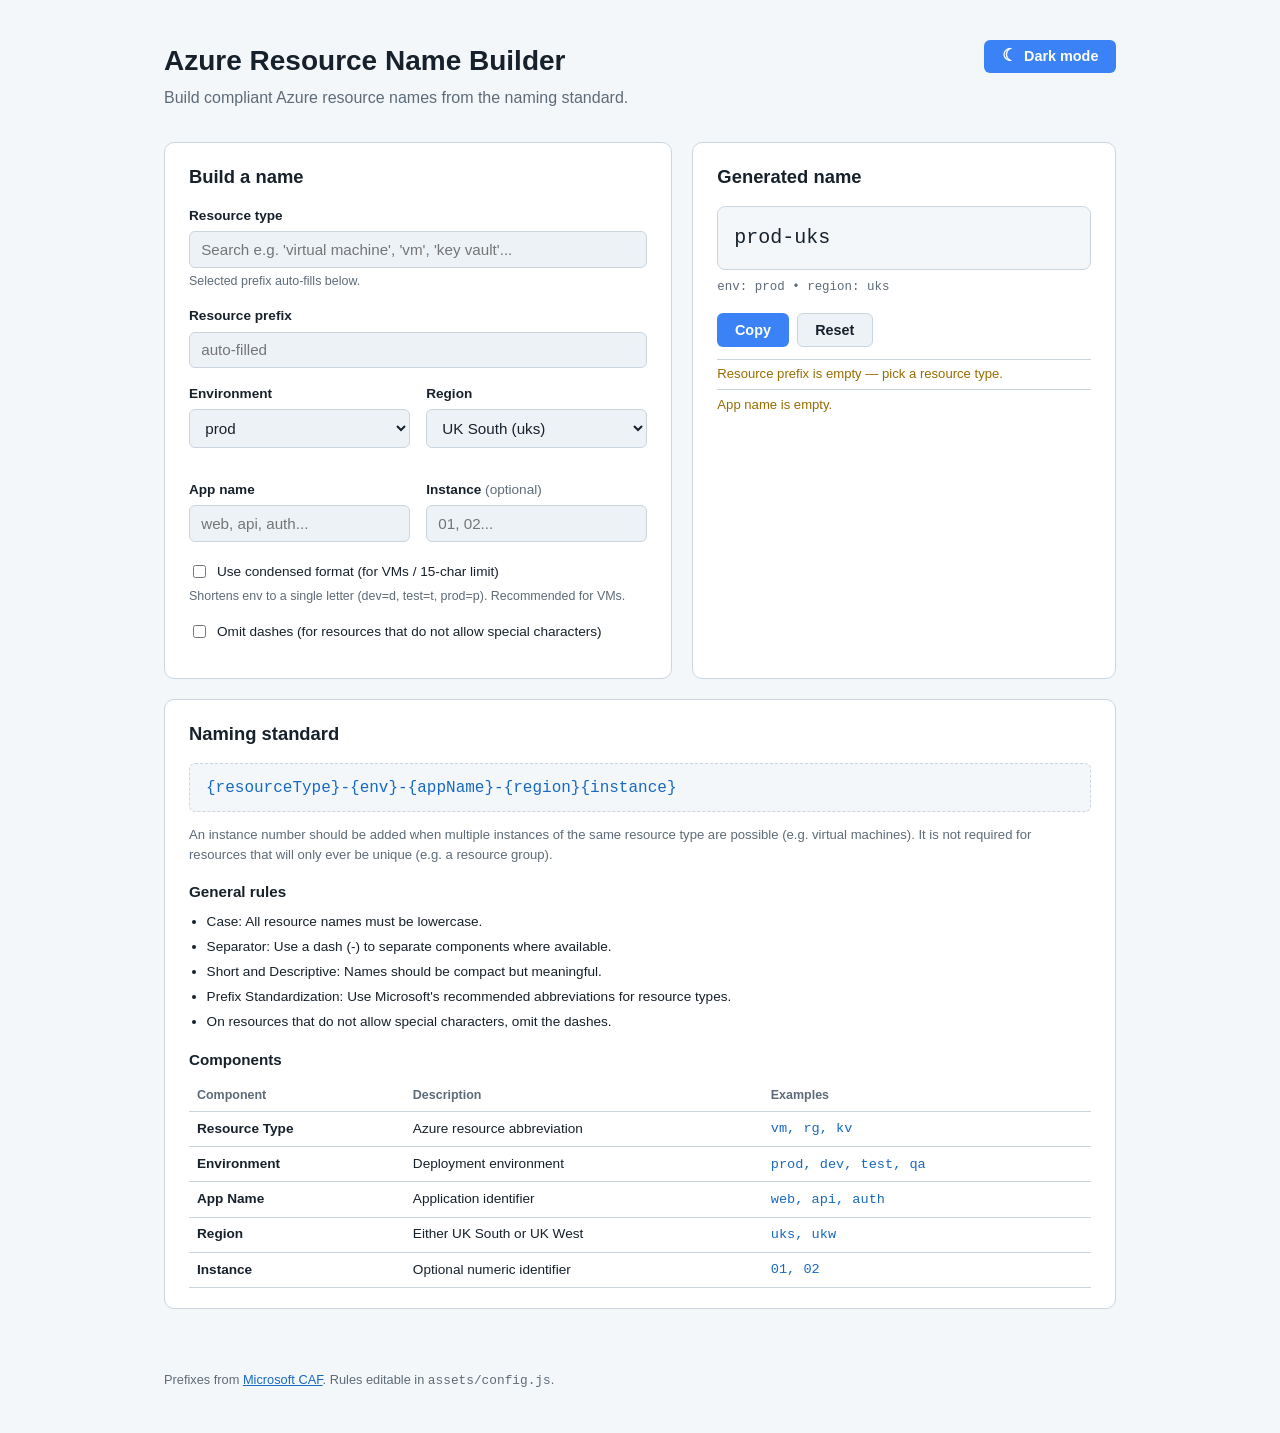
==== index.html @ 5bd10229 "Add browser-aware theme toggle" ====
<!DOCTYPE html>
<html lang="en">
<head>
  <meta charset="UTF-8" />
  <meta name="viewport" content="width=device-width, initial-scale=1.0" />
  <title>Azure Resource Name Builder</title>
  <link rel="stylesheet" href="assets/styles.css" />
</head>
<body>
  <header>
    <div class="header-row">
      <div>
        <h1>Azure Resource Name Builder</h1>
        <p class="subtitle">Build compliant Azure resource names from the naming standard.</p>
      </div>
      <button id="theme-toggle" class="theme-toggle" type="button" aria-pressed="false">
        <span class="theme-icon" aria-hidden="true">☾</span>
        <span class="theme-label">Dark mode</span>
      </button>
    </div>
  </header>

  <main>
    <!-- FORM ---------------------------------------------------------------- -->
    <section class="card form-card">
      <h2>Build a name</h2>

      <!-- Resource type search + autocomplete -->
      <div class="field">
        <label for="resource-search">Resource type</label>
        <div class="autocomplete" id="resource-autocomplete">
          <input
            id="resource-search"
            type="text"
            placeholder="Search e.g. 'virtual machine', 'vm', 'key vault'..."
            autocomplete="off"
          />
          <ul class="autocomplete-list" id="resource-list" hidden></ul>
        </div>
        <small class="hint">Selected prefix auto-fills below.</small>
      </div>

      <!-- Prefix (auto-filled, editable) -->
      <div class="field">
        <label for="prefix">Resource prefix</label>
        <input id="prefix" type="text" placeholder="auto-filled" />
        <small class="hint" id="prefix-source"></small>
      </div>

      <div class="grid">
        <!-- Environment -->
        <div class="field">
          <label for="env">Environment</label>
          <select id="env"></select>
        </div>

        <!-- Region -->
        <div class="field">
          <label for="region">Region</label>
          <select id="region"></select>
        </div>

        <!-- App name -->
        <div class="field">
          <label for="app-name">App name</label>
          <input id="app-name" type="text" placeholder="web, api, auth..." />
        </div>

        <!-- Instance -->
        <div class="field">
          <label for="instance">Instance <span class="opt">(optional)</span></label>
          <input id="instance" type="text" placeholder="01, 02..." />
          <small class="hint" id="instance-hint"></small>
        </div>
      </div>

      <div class="field">
        <label class="checkbox">
          <input type="checkbox" id="condensed" />
          Use condensed format (for VMs / 15-char limit)
        </label>
        <small class="hint">Shortens env to a single letter (dev=d, test=t, prod=p). Recommended for VMs.</small>
      </div>

      <div class="field">
        <label class="checkbox">
          <input type="checkbox" id="no-dashes" />
          Omit dashes (for resources that do not allow special characters)
        </label>
      </div>
    </section>

    <!-- PREVIEW ------------------------------------------------------------->
    <section class="card preview-card">
      <h2>Generated name</h2>
      <div class="preview" id="preview" aria-live="polite">—</div>
      <div class="preview-meta" id="preview-meta"></div>
      <div class="actions">
        <button id="copy-btn" type="button">Copy</button>
        <button id="reset-btn" type="button" class="secondary">Reset</button>
      </div>
      <ul class="warnings" id="warnings"></ul>
    </section>

    <!-- RULES --------------------------------------------------------------->
    <section class="card rules-card">
      <h2>Naming standard</h2>
      <div class="format-box">
        <code id="format-display"></code>
      </div>
      <p class="rule-note" id="instance-rule-note"></p>
      <h3>General rules</h3>
      <ul class="rule-list" id="general-rules"></ul>
      <h3>Components</h3>
      <table class="components-table">
        <thead>
          <tr><th>Component</th><th>Description</th><th>Examples</th></tr>
        </thead>
        <tbody id="components-body"></tbody>
      </table>
    </section>
  </main>

  <footer>
    <p>Prefixes from
      <a href="https://learn.microsoft.com/en-us/azure/cloud-adoption-framework/ready/azure-best-practices/resource-abbreviations" target="_blank" rel="noopener">Microsoft CAF</a>.
      Rules editable in <code>assets/config.js</code>.
    </p>
  </footer>

  <script src="assets/config.js"></script>
  <script src="assets/app.js"></script>
</body>
</html>
---- assets/styles.css ----
:root {
  --bg: #f4f7fa;
  --panel: #ffffff;
  --panel-2: #edf2f7;
  --border: #cbd5df;
  --text: #17212b;
  --muted: #5d6b78;
  --accent: #3b82f6;
  --accent-2: #1769c2;
  --ok: #087f5b;
  --warn: #986c00;
  --danger: #c0392b;
  --radius: 10px;
  --mono: ui-monospace, "SF Mono", "JetBrains Mono", Menlo, Consolas, monospace;
}

@media (prefers-color-scheme: dark) {
  :root {
    --bg: #0f1419;
    --panel: #1a2128;
    --panel-2: #222b34;
    --border: #2c3942;
    --text: #e6edf3;
    --muted: #8b97a3;
    --accent-2: #60a5fa;
    --ok: #34d399;
    --warn: #fbbf24;
    --danger: #f87171;
  }
}

:root[data-theme="light"] {
  --bg: #f4f7fa;
  --panel: #ffffff;
  --panel-2: #edf2f7;
  --border: #cbd5df;
  --text: #17212b;
  --muted: #5d6b78;
  --accent-2: #1769c2;
  --ok: #087f5b;
  --warn: #986c00;
  --danger: #c0392b;
}

:root[data-theme="dark"] {
  --bg: #0f1419;
  --panel: #1a2128;
  --panel-2: #222b34;
  --border: #2c3942;
  --text: #e6edf3;
  --muted: #8b97a3;
  --accent-2: #60a5fa;
  --ok: #34d399;
  --warn: #fbbf24;
  --danger: #f87171;
}

* { box-sizing: border-box; }

body {
  margin: 0;
  font-family: -apple-system, BlinkMacSystemFont, "Segoe UI", Roboto, Helvetica, Arial, sans-serif;
  background: var(--bg);
  color: var(--text);
  line-height: 1.5;
}

header {
  max-width: 1000px;
  margin: 0 auto;
  padding: 2.5rem 1.5rem 1rem;
}

.header-row { display: flex; align-items: flex-start; justify-content: space-between; gap: 1rem; }

h1 { margin: 0 0 0.25rem; font-size: 1.75rem; }
.subtitle { color: var(--muted); margin: 0; }

.theme-toggle { flex: 0 0 auto; display: inline-flex; align-items: center; gap: 0.45rem; }
.theme-icon { font-size: 1.05rem; line-height: 1; }

main {
  max-width: 1000px;
  margin: 0 auto;
  padding: 1rem 1.5rem 2rem;
  display: grid;
  grid-template-columns: 1.2fr 1fr;
  gap: 1.25rem;
}

.card {
  background: var(--panel);
  border: 1px solid var(--border);
  border-radius: var(--radius);
  padding: 1.25rem 1.5rem;
}

h2 { margin-top: 0; font-size: 1.15rem; }
h3 { font-size: 0.95rem; margin-bottom: 0.5rem; }

.preview-card, .rules-card { grid-column: span 1; }
.rules-card { grid-column: span 2; }

/* Fields */
.field { margin-bottom: 1rem; }
label { display: block; font-weight: 600; font-size: 0.85rem; margin-bottom: 0.3rem; }
label .opt { font-weight: 400; color: var(--muted); }

input[type="text"], select {
  width: 100%;
  padding: 0.55rem 0.7rem;
  background: var(--panel-2);
  border: 1px solid var(--border);
  border-radius: 6px;
  color: var(--text);
  font-size: 0.95rem;
  font-family: inherit;
}
input:focus, select:focus {
  outline: none;
  border-color: var(--accent);
  box-shadow: 0 0 0 3px rgba(59,130,246,0.2);
}
input:disabled { opacity: 0.5; }

.grid {
  display: grid;
  grid-template-columns: 1fr 1fr;
  gap: 1rem;
}

.hint { display: block; color: var(--muted); font-size: 0.78rem; margin-top: 0.25rem; }

.checkbox { display: flex; align-items: center; gap: 0.5rem; font-weight: 400; }
.checkbox input { width: auto; }

/* Autocomplete */
.autocomplete { position: relative; }
.autocomplete-list {
  position: absolute;
  z-index: 20;
  top: calc(100% + 2px);
  left: 0;
  right: 0;
  max-height: 320px;
  overflow-y: auto;
  list-style: none;
  margin: 0;
  padding: 0;
  background: var(--panel-2);
  border: 1px solid var(--border);
  border-radius: 6px;
  box-shadow: 0 8px 24px rgba(0,0,0,0.4);
}
.autocomplete-list li { padding: 0.45rem 0.7rem; cursor: pointer; }
.autocomplete-list li.item { display: flex; justify-content: space-between; gap: 1rem; }
.autocomplete-list li.item:hover { background: rgba(59,130,246,0.15); }
.autocomplete-list li.group-header {
  font-size: 0.72rem;
  text-transform: uppercase;
  letter-spacing: 0.05em;
  color: var(--muted);
  background: var(--panel);
  cursor: default;
  padding-top: 0.5rem;
  padding-bottom: 0.3rem;
}
.autocomplete-list li.empty { color: var(--muted); cursor: default; }
.item-name { font-size: 0.9rem; }
.item-abbr { font-family: var(--mono); color: var(--accent-2); font-size: 0.85rem; }

/* Preview */
.preview {
  font-family: var(--mono);
  font-size: 1.25rem;
  background: var(--bg);
  border: 1px solid var(--border);
  border-radius: 8px;
  padding: 1rem;
  word-break: break-all;
  min-height: 3rem;
}
.preview-meta { color: var(--muted); font-size: 0.78rem; margin-top: 0.5rem; font-family: var(--mono); }

.actions { margin-top: 1rem; display: flex; gap: 0.5rem; }
button {
  padding: 0.5rem 1.1rem;
  border: none;
  border-radius: 6px;
  background: var(--accent);
  color: white;
  font-weight: 600;
  cursor: pointer;
  font-size: 0.9rem;
}
button:hover { filter: brightness(1.1); }
button.secondary { background: var(--panel-2); border: 1px solid var(--border); color: var(--text); }

@media (max-width: 520px) {
  .header-row { align-items: stretch; flex-direction: column; }
  .theme-toggle { align-self: flex-start; }
}

.warnings { list-style: none; padding: 0; margin: 0.75rem 0 0; }
.warnings li {
  font-size: 0.82rem;
  padding: 0.3rem 0;
  color: var(--warn);
  border-top: 1px solid var(--border);
}
.warnings li.ok { color: var(--ok); }

/* Rules */
.format-box {
  background: var(--bg);
  border: 1px dashed var(--border);
  border-radius: 6px;
  padding: 0.7rem 1rem;
  margin-bottom: 0.75rem;
}
.format-box code { font-family: var(--mono); color: var(--accent-2); }
.rule-note { color: var(--muted); font-size: 0.82rem; margin-bottom: 1rem; }
.rule-list { margin: 0 0 1rem; padding-left: 1.1rem; }
.rule-list li { font-size: 0.85rem; margin-bottom: 0.3rem; }

.components-table { width: 100%; border-collapse: collapse; font-size: 0.85rem; }
.components-table th, .components-table td {
  text-align: left;
  padding: 0.4rem 0.5rem;
  border-bottom: 1px solid var(--border);
}
.components-table th { color: var(--muted); font-weight: 600; font-size: 0.78rem; }
.components-table code { font-family: var(--mono); color: var(--accent-2); }

footer {
  max-width: 1000px;
  margin: 0 auto;
  padding: 1rem 1.5rem 2rem;
  color: var(--muted);
  font-size: 0.8rem;
}
footer a { color: var(--accent-2); }
footer code { font-family: var(--mono); }

@media (max-width: 760px) {
  main { grid-template-columns: 1fr; }
  .preview-card, .rules-card { grid-column: span 1; }
  .grid { grid-template-columns: 1fr; }
}
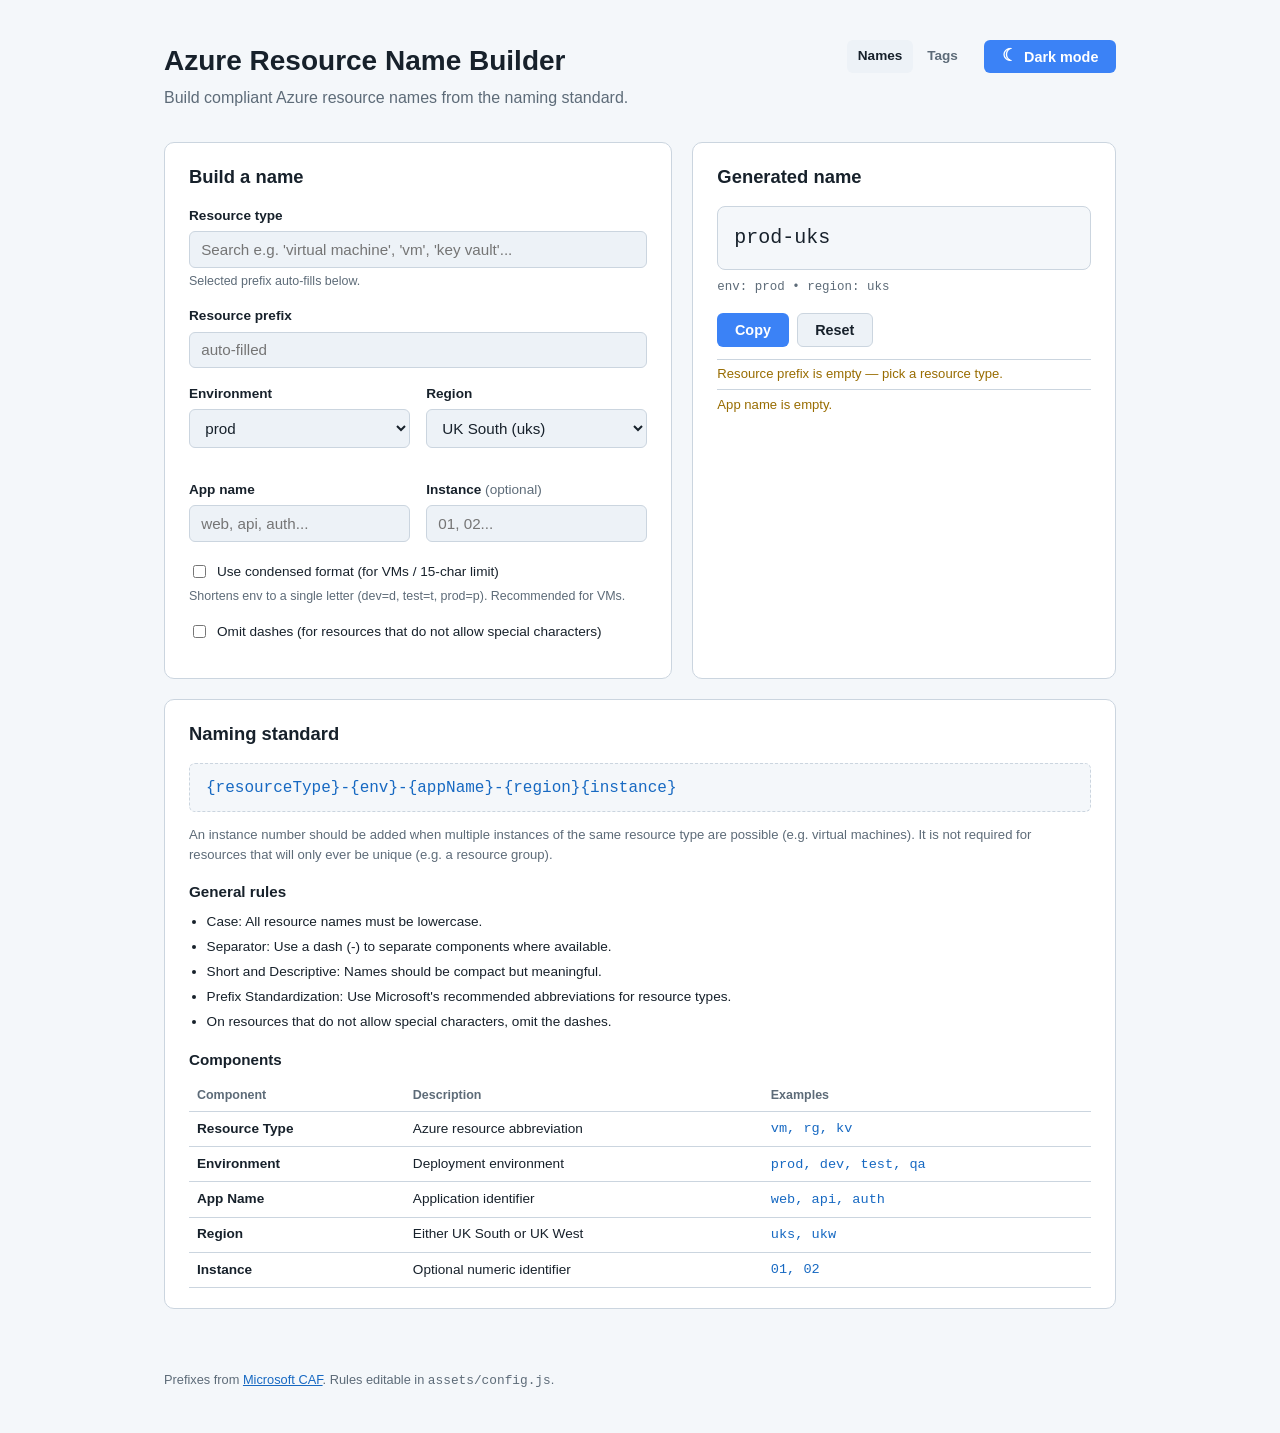
==== commit c89934d8: "Add Azure resource tag builder" ====
--- a/index.html
+++ b/index.html
@@ -13,10 +13,16 @@
         <h1>Azure Resource Name Builder</h1>
         <p class="subtitle">Build compliant Azure resource names from the naming standard.</p>
       </div>
-      <button id="theme-toggle" class="theme-toggle" type="button" aria-pressed="false">
-        <span class="theme-icon" aria-hidden="true">☾</span>
-        <span class="theme-label">Dark mode</span>
-      </button>
+      <div class="header-actions">
+        <nav class="page-nav" aria-label="Primary navigation">
+          <a class="active" href="index.html" aria-current="page">Names</a>
+          <a href="tagging.html">Tags</a>
+        </nav>
+        <button id="theme-toggle" class="theme-toggle" type="button" aria-pressed="false">
+          <span class="theme-icon" aria-hidden="true">☾</span>
+          <span class="theme-label">Dark mode</span>
+        </button>
+      </div>
     </div>
   </header>
 
--- a/assets/styles.css
+++ b/assets/styles.css
@@ -72,6 +72,10 @@
 }
 
 .header-row { display: flex; align-items: flex-start; justify-content: space-between; gap: 1rem; }
+.header-actions { display: flex; align-items: center; gap: 1rem; flex-wrap: wrap; justify-content: flex-end; }
+.page-nav { display: flex; gap: 0.25rem; }
+.page-nav a { color: var(--muted); text-decoration: none; font-size: 0.85rem; font-weight: 600; padding: 0.4rem 0.65rem; border-radius: 6px; }
+.page-nav a:hover, .page-nav a.active { color: var(--text); background: var(--panel-2); }
 
 h1 { margin: 0 0 0.25rem; font-size: 1.75rem; }
 .subtitle { color: var(--muted); margin: 0; }
@@ -196,9 +200,33 @@
 button:hover { filter: brightness(1.1); }
 button.secondary { background: var(--panel-2); border: 1px solid var(--border); color: var(--text); }
 
+/* Tag builder */
+.tagging-main { grid-template-columns: 1.2fr 0.8fr; }
+.tag-form-card, .tag-output-card { align-self: start; }
+.tag-rules-card { grid-column: span 2; }
+.section-heading { display: flex; align-items: flex-start; justify-content: space-between; gap: 1rem; }
+.section-heading .rule-note { margin-top: 0; }
+.tag-count { flex: 0 0 auto; color: var(--accent-2); font-family: var(--mono); font-size: 0.78rem; padding-top: 0.25rem; }
+.tag-fields { display: grid; gap: 0.6rem; }
+.tag-field { border: 1px solid var(--border); border-radius: 8px; padding: 0.75rem; }
+.tag-checkbox { display: flex; align-items: flex-start; gap: 0.65rem; margin: 0; cursor: pointer; }
+.tag-checkbox input { flex: 0 0 auto; margin-top: 0.25rem; }
+.tag-checkbox span { display: grid; gap: 0.15rem; }
+.tag-checkbox small { color: var(--muted); font-size: 0.78rem; font-weight: 400; }
+.tag-control { margin: 0.65rem 0 0 1.45rem; }
+.tag-control input, .tag-control select { margin: 0; }
+.json-preview { min-height: 14rem; margin: 0; padding: 1rem; overflow-x: auto; background: var(--bg); border: 1px solid var(--border); border-radius: 8px; color: var(--accent-2); font-family: var(--mono); font-size: 0.82rem; line-height: 1.6; white-space: pre; }
+.copy-status { min-height: 1.2rem; color: var(--ok); font-size: 0.8rem; margin: 0.6rem 0 0; }
+
 @media (max-width: 520px) {
   .header-row { align-items: stretch; flex-direction: column; }
+  .header-actions { align-items: flex-start; justify-content: flex-start; flex-direction: column; }
   .theme-toggle { align-self: flex-start; }
+}
+
+@media (max-width: 760px) {
+  .tagging-main { grid-template-columns: 1fr; }
+  .tag-rules-card { grid-column: span 1; }
 }
 
 .warnings { list-style: none; padding: 0; margin: 0.75rem 0 0; }
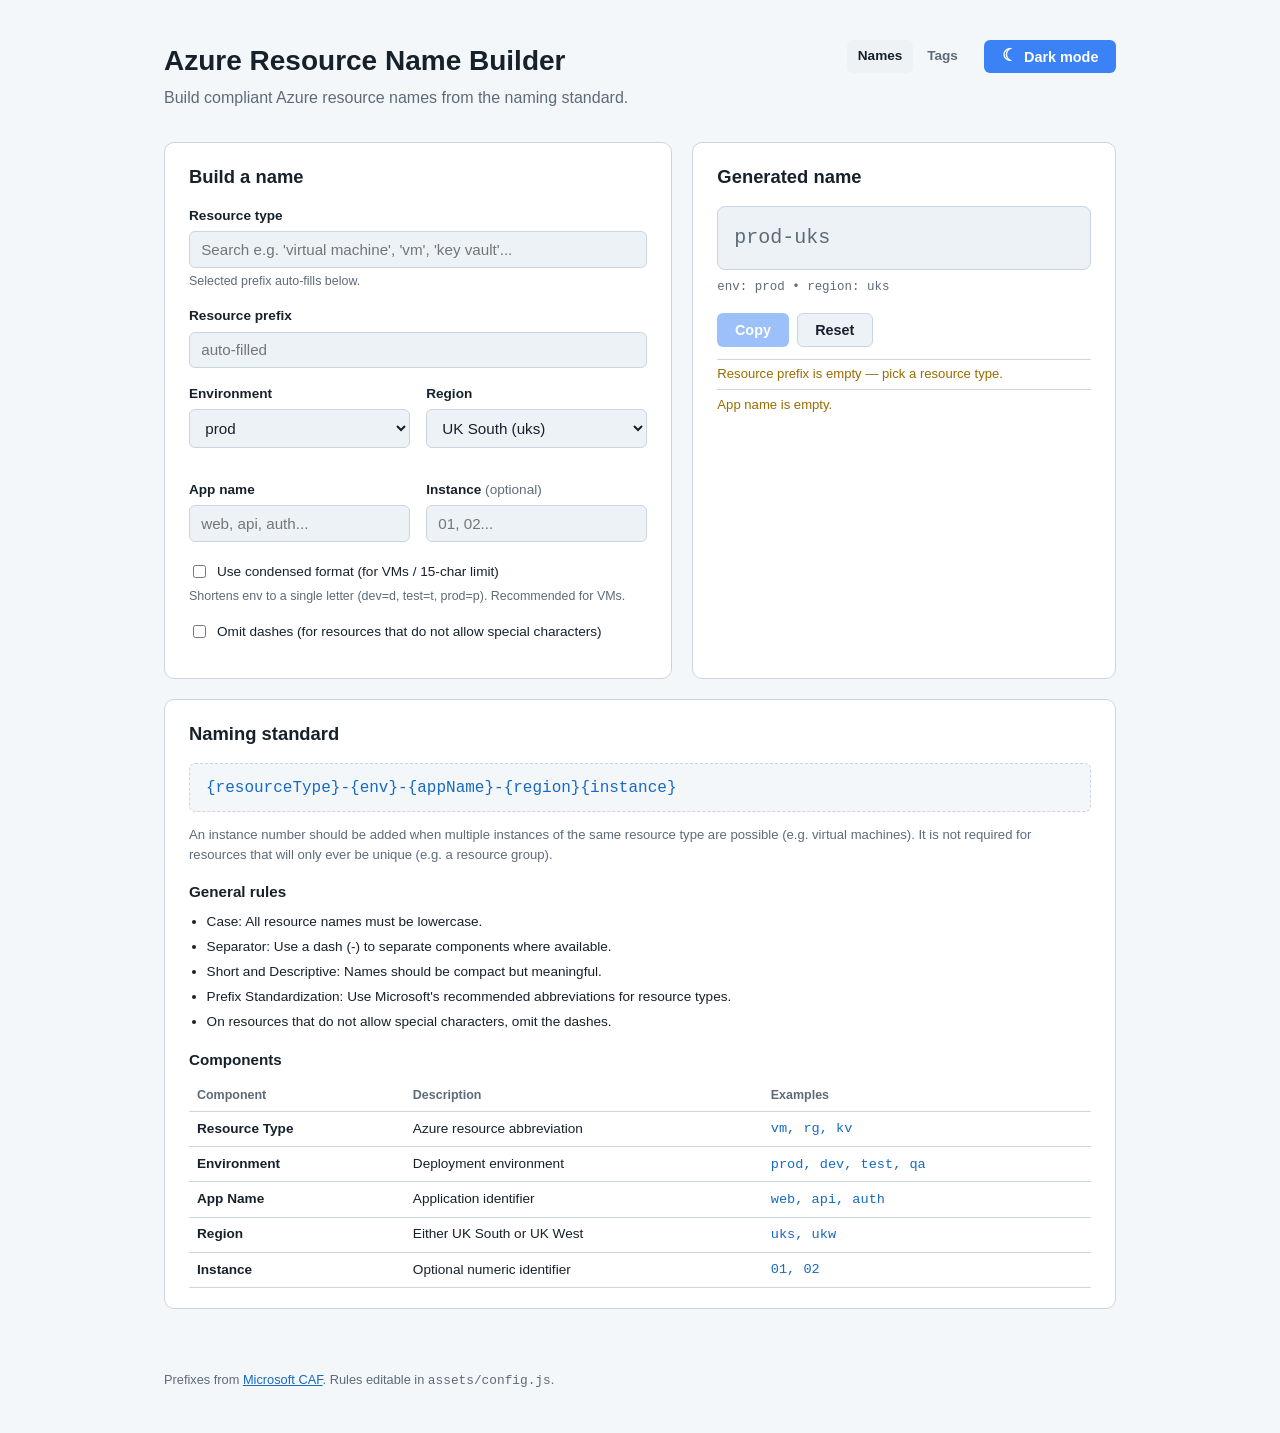
==== commit 7a3c66ff: "Add site favicon" ====
--- a/index.html
+++ b/index.html
@@ -4,6 +4,7 @@
   <meta charset="UTF-8" />
   <meta name="viewport" content="width=device-width, initial-scale=1.0" />
   <title>Azure Resource Name Builder</title>
+  <link rel="icon" href="assets/favicon.svg" type="image/svg+xml" />
   <link rel="stylesheet" href="assets/styles.css" />
 </head>
 <body>
--- a/assets/styles.css
+++ b/assets/styles.css
@@ -126,6 +126,7 @@
   box-shadow: 0 0 0 3px rgba(59,130,246,0.2);
 }
 input:disabled { opacity: 0.5; }
+button:disabled { opacity: 0.5; cursor: not-allowed; }
 
 .grid {
   display: grid;
@@ -183,6 +184,12 @@
   padding: 1rem;
   word-break: break-all;
   min-height: 3rem;
+}
+.preview.invalid {
+  background: var(--panel-2);
+  color: var(--muted);
+  cursor: not-allowed;
+  user-select: none;
 }
 .preview-meta { color: var(--muted); font-size: 0.78rem; margin-top: 0.5rem; font-family: var(--mono); }
 
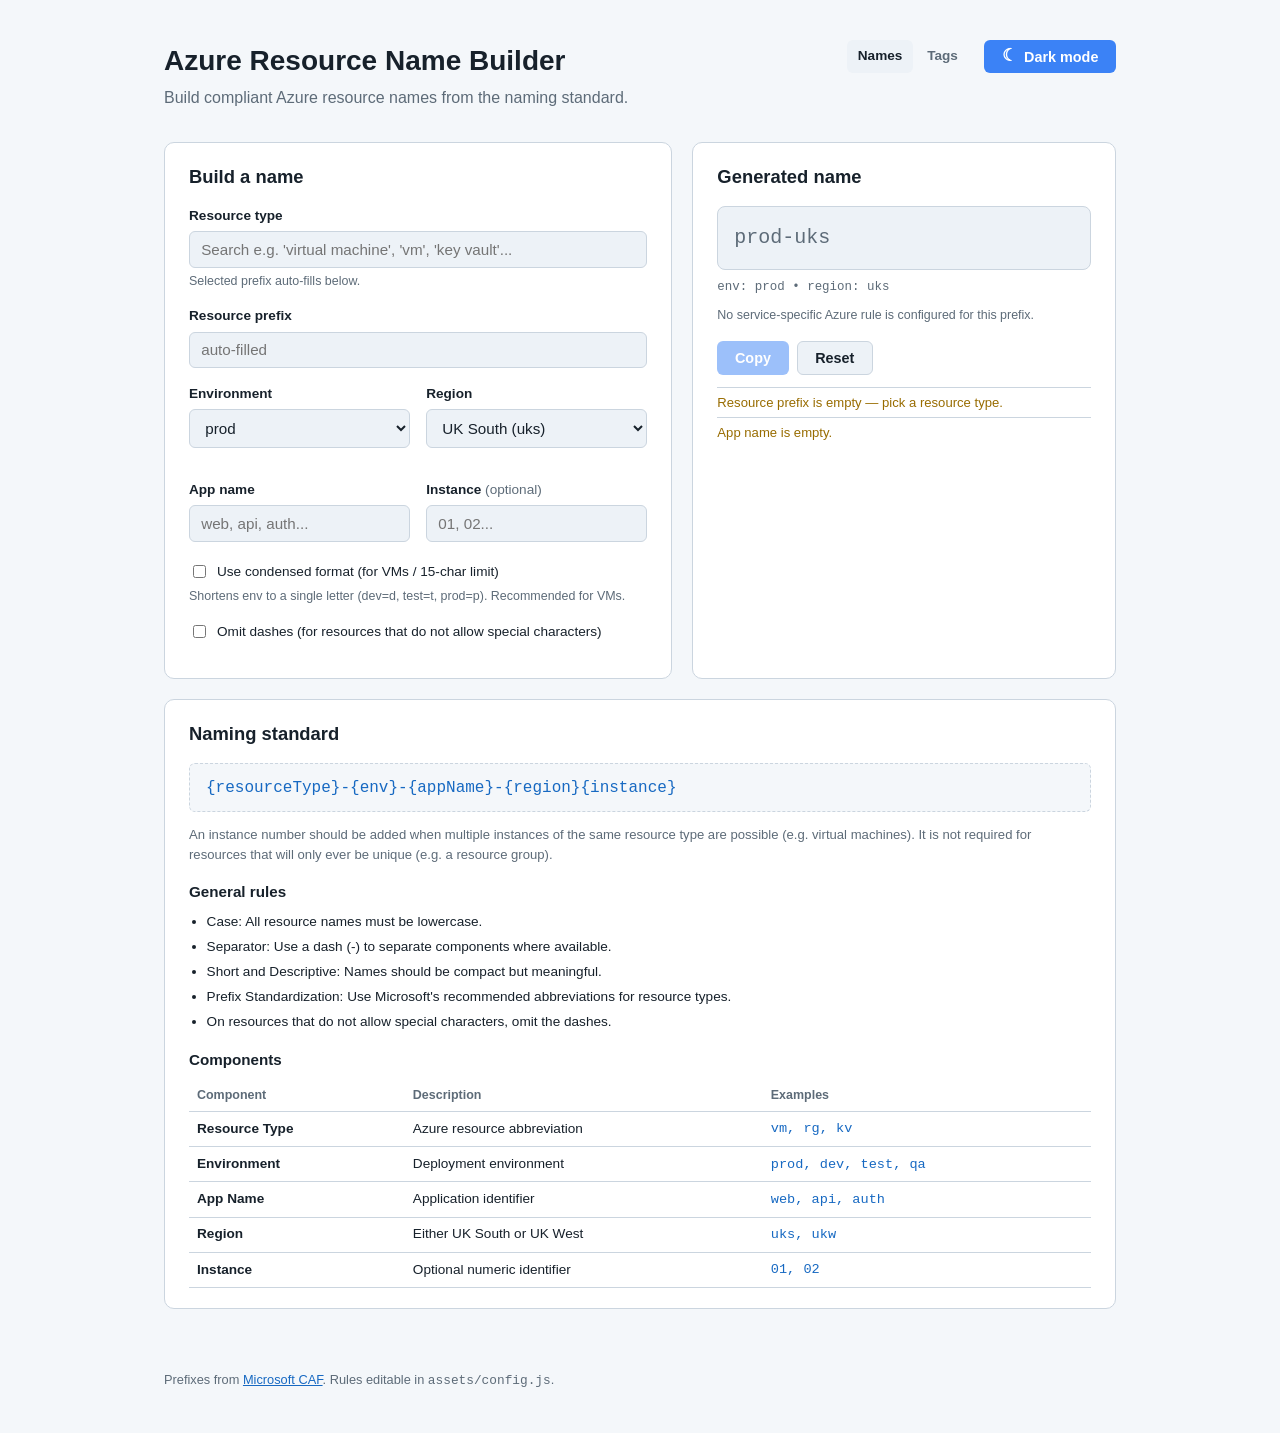
==== commit 06a9ee36: "Add Azure resource naming validation" ====
--- a/index.html
+++ b/index.html
@@ -102,6 +102,7 @@
       <h2>Generated name</h2>
       <div class="preview" id="preview" aria-live="polite">—</div>
       <div class="preview-meta" id="preview-meta"></div>
+      <p class="azure-rule-note" id="azure-rule-note"></p>
       <div class="actions">
         <button id="copy-btn" type="button">Copy</button>
         <button id="reset-btn" type="button" class="secondary">Reset</button>
--- a/assets/styles.css
+++ b/assets/styles.css
@@ -244,6 +244,8 @@
   border-top: 1px solid var(--border);
 }
 .warnings li.ok { color: var(--ok); }
+.warnings li.corrected { color: var(--accent-2); }
+.azure-rule-note { color: var(--muted); font-size: 0.78rem; margin: 0.6rem 0 0; }
 
 /* Rules */
 .format-box {
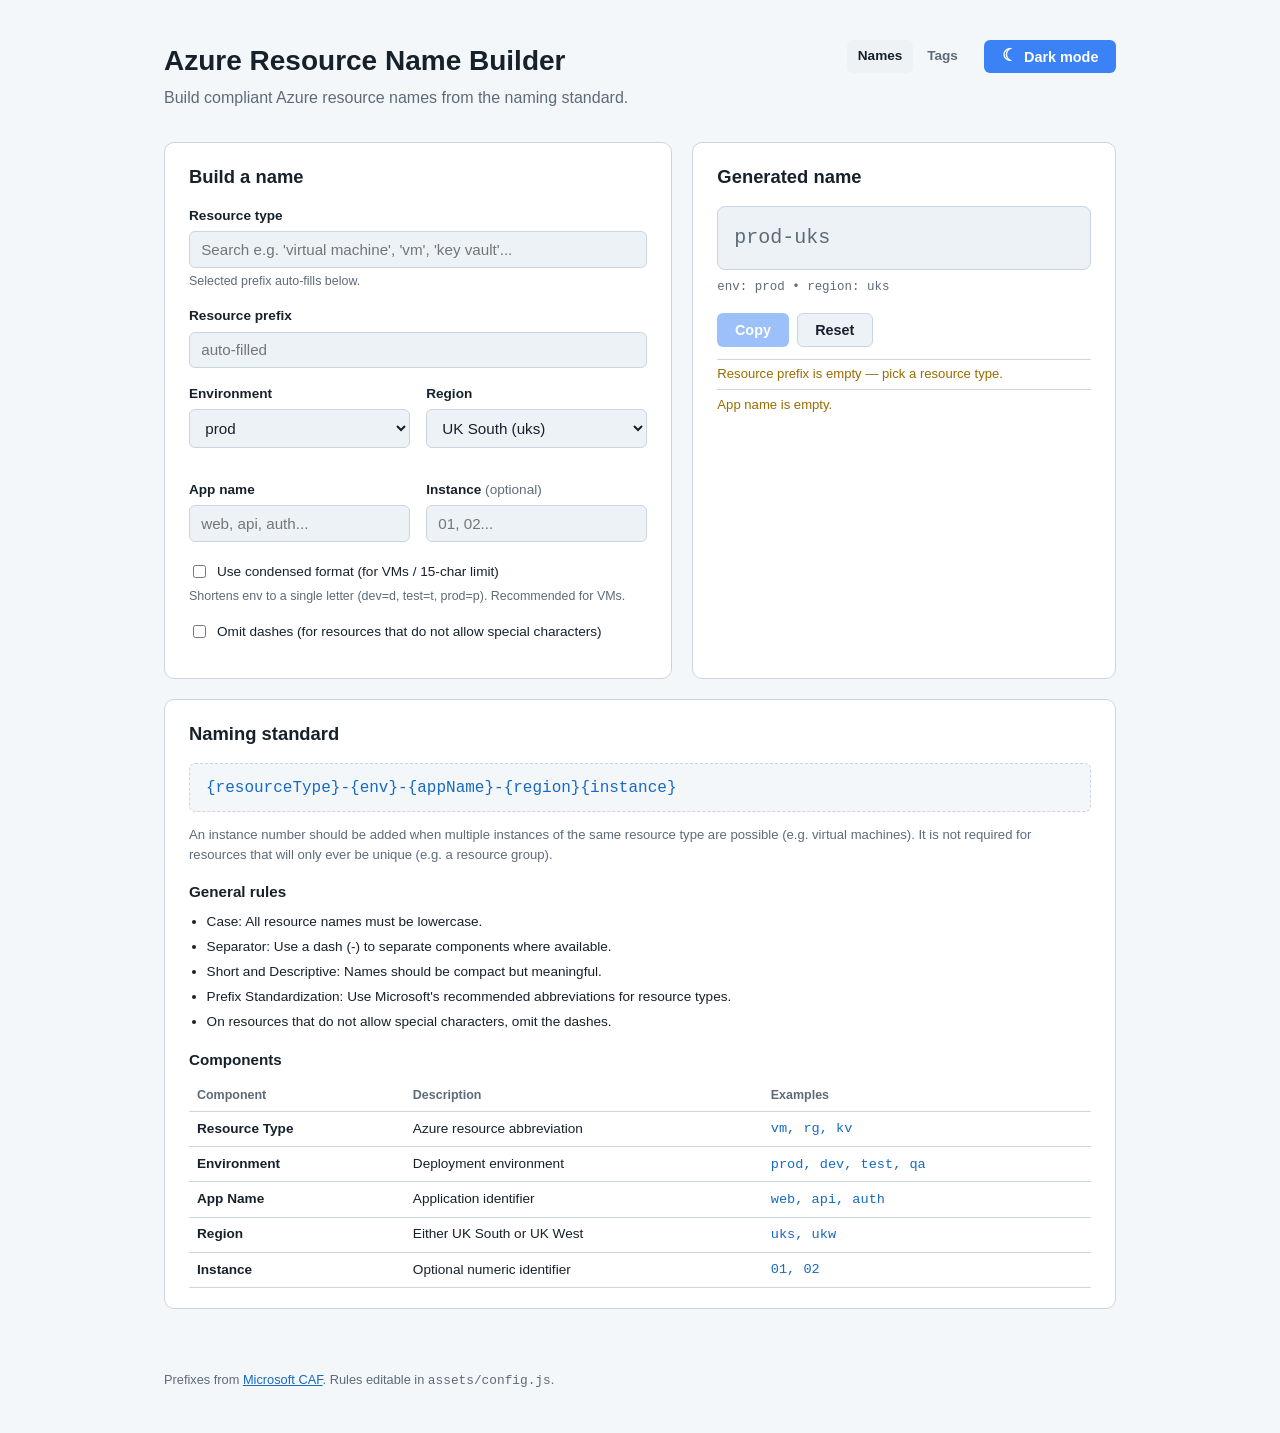
==== commit 7f0a5812: "Prevent truncating over-limit resource names" ====
--- a/index.html
+++ b/index.html
@@ -108,6 +108,12 @@
         <button id="reset-btn" type="button" class="secondary">Reset</button>
       </div>
       <ul class="warnings" id="warnings"></ul>
+      <section class="suggestions" id="suggestions" hidden aria-labelledby="suggestions-heading">
+        <div class="suggestions-heading">
+          <h3 id="suggestions-heading">Related resources</h3>
+        </div>
+        <div class="suggestion-list" id="suggestion-list"></div>
+      </section>
     </section>
 
     <!-- RULES --------------------------------------------------------------->
--- a/assets/styles.css
+++ b/assets/styles.css
@@ -246,6 +246,13 @@
 .warnings li.ok { color: var(--ok); }
 .warnings li.corrected { color: var(--accent-2); }
 .azure-rule-note { color: var(--muted); font-size: 0.78rem; margin: 0.6rem 0 0; }
+.suggestions { margin-top: 1rem; padding-top: 0.85rem; border-top: 1px solid var(--border); }
+.suggestions-heading { display: flex; align-items: baseline; justify-content: space-between; gap: 0.75rem; }
+.suggestions-heading h3 { margin: 0; }
+.suggestion-list { display: flex; flex-wrap: wrap; gap: 0.5rem; margin-top: 0.6rem; }
+.suggestion { display: inline-flex; align-items: center; gap: 0.55rem; padding: 0.45rem 0.65rem; background: var(--panel-2); border: 1px solid var(--border); color: var(--text); }
+.suggestion code { color: var(--accent-2); font-family: var(--mono); font-size: 0.78rem; }
+.suggestion:hover { border-color: var(--accent); filter: none; }
 
 /* Rules */
 .format-box {
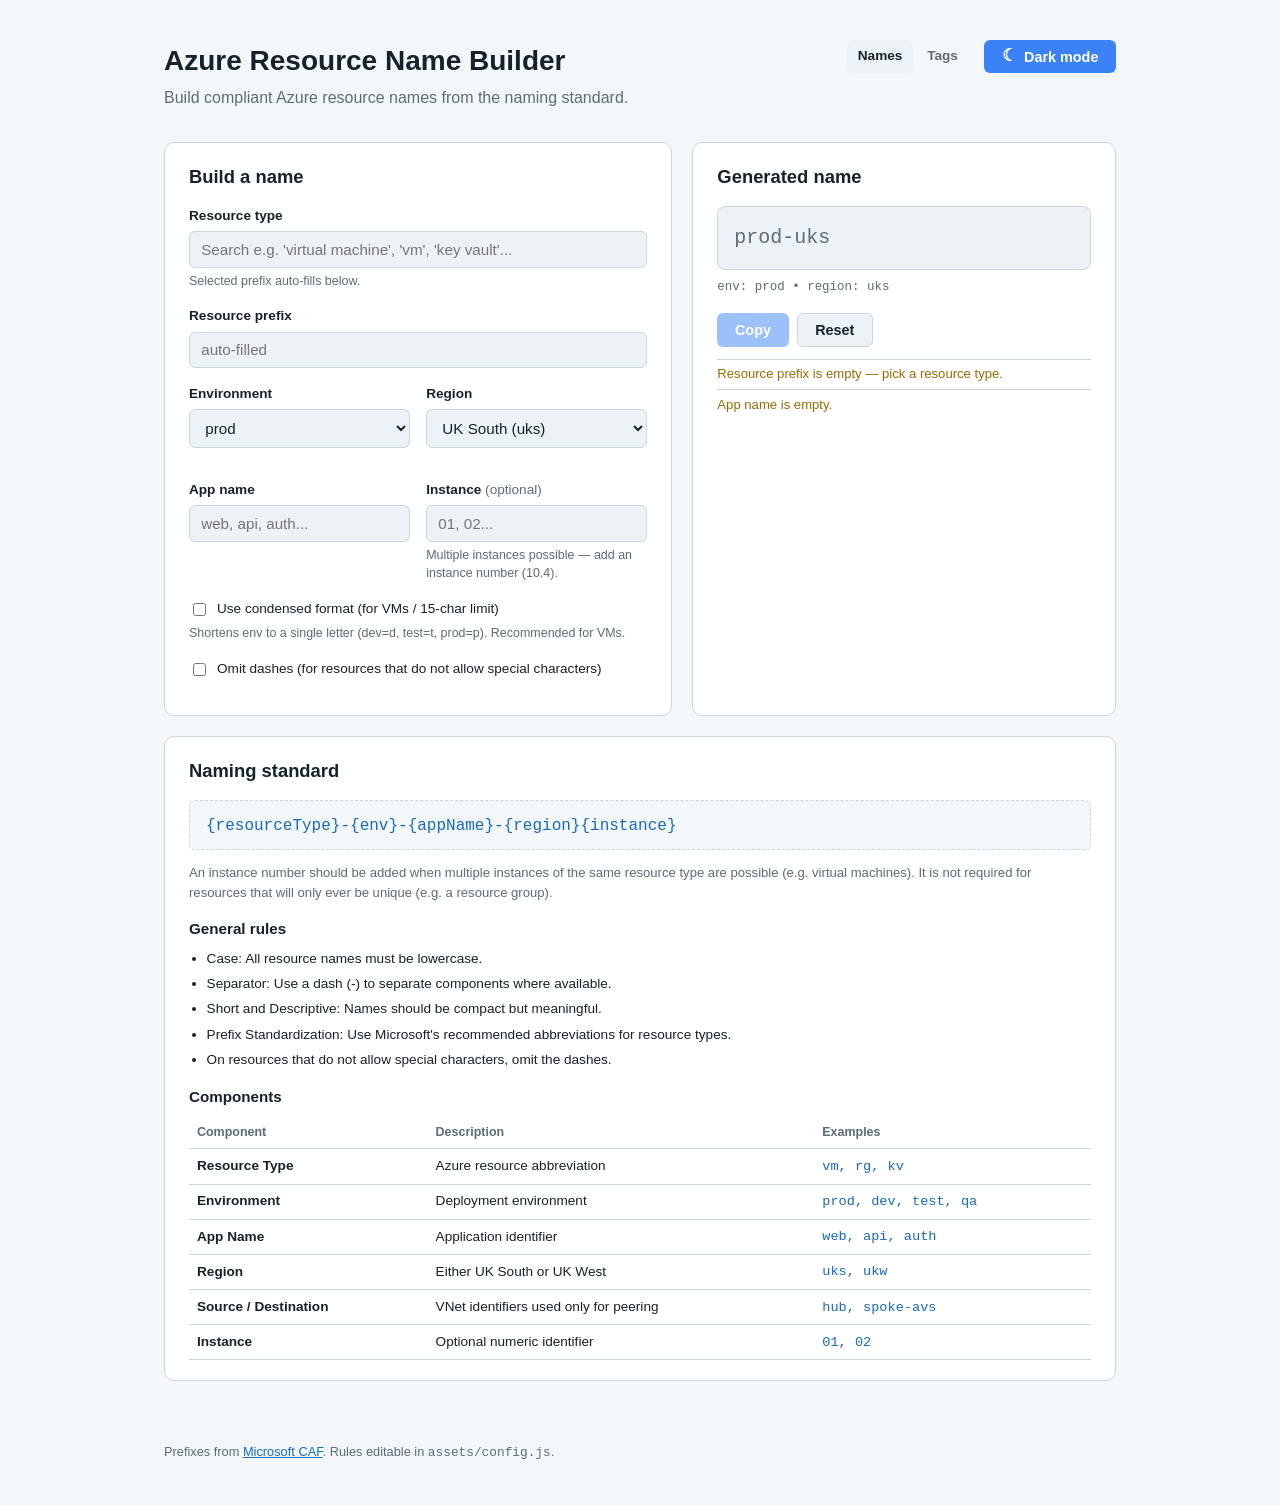
==== commit 1714e9e4: "Add subscription and VNet peering naming formats" ====
--- a/index.html
+++ b/index.html
@@ -62,26 +62,36 @@
         </div>
 
         <!-- Region -->
-        <div class="field">
+        <div class="field" id="region-field">
           <label for="region">Region</label>
           <select id="region"></select>
         </div>
 
         <!-- App name -->
-        <div class="field">
-          <label for="app-name">App name</label>
+        <div class="field" id="app-name-field">
+          <label for="app-name" id="app-name-label">App name</label>
           <input id="app-name" type="text" placeholder="web, api, auth..." />
         </div>
 
         <!-- Instance -->
-        <div class="field">
+        <div class="field" id="instance-field">
           <label for="instance">Instance <span class="opt">(optional)</span></label>
           <input id="instance" type="text" placeholder="01, 02..." />
           <small class="hint" id="instance-hint"></small>
         </div>
+        <div class="field" id="source-field" hidden>
+          <label for="source">Source VNet</label>
+          <input id="source" type="text" placeholder="hub" aria-describedby="source-hint" disabled />
+          <small class="hint" id="source-hint">Source VNet name or identifier, e.g. hub.</small>
+        </div>
+        <div class="field" id="destination-field" hidden>
+          <label for="destination">Destination VNet</label>
+          <input id="destination" type="text" placeholder="spoke-avs" aria-describedby="destination-hint" disabled />
+          <small class="hint" id="destination-hint">Destination VNet name or identifier, e.g. spoke-avs.</small>
+        </div>
       </div>
 
-      <div class="field">
+      <div class="field" id="condensed-field">
         <label class="checkbox">
           <input type="checkbox" id="condensed" />
           Use condensed format (for VMs / 15-char limit)
@@ -89,7 +99,7 @@
         <small class="hint">Shortens env to a single letter (dev=d, test=t, prod=p). Recommended for VMs.</small>
       </div>
 
-      <div class="field">
+      <div class="field" id="no-dashes-field">
         <label class="checkbox">
           <input type="checkbox" id="no-dashes" />
           Omit dashes (for resources that do not allow special characters)
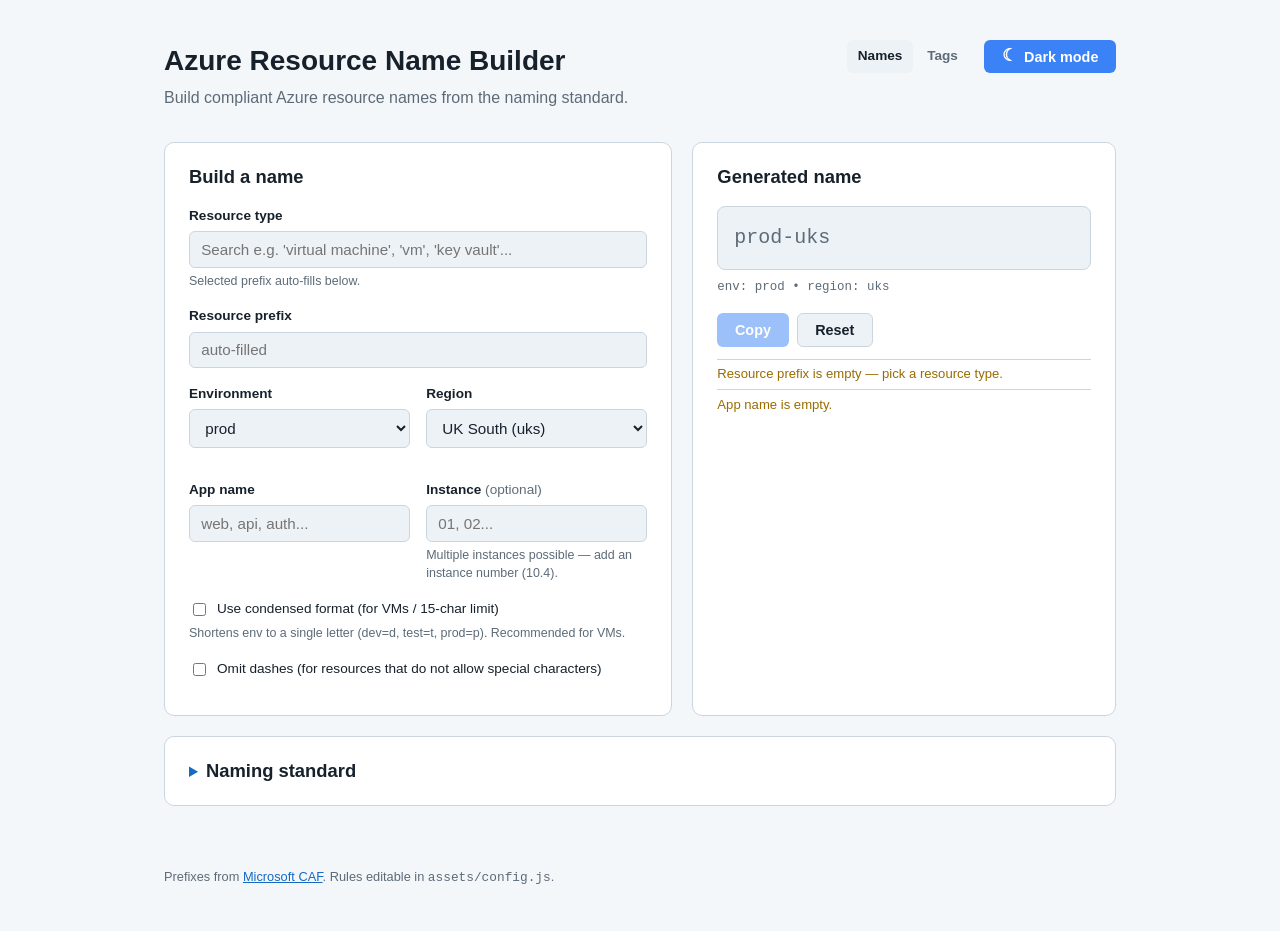
==== commit e538a3a5: "Collapse naming standard behind an expandable heading" ====
--- a/index.html
+++ b/index.html
@@ -127,8 +127,8 @@
     </section>
 
     <!-- RULES --------------------------------------------------------------->
-    <section class="card rules-card">
-      <h2>Naming standard</h2>
+    <details class="card rules-card naming-standard">
+      <summary><h2>Naming standard</h2></summary>
       <div class="format-box">
         <code id="format-display"></code>
       </div>
@@ -142,7 +142,7 @@
         </thead>
         <tbody id="components-body"></tbody>
       </table>
-    </section>
+    </details>
   </main>
 
   <footer>
--- a/assets/styles.css
+++ b/assets/styles.css
@@ -255,6 +255,11 @@
 .suggestion:hover { border-color: var(--accent); filter: none; }
 
 /* Rules */
+.naming-standard > summary { cursor: pointer; }
+.naming-standard > summary h2 { display: inline; margin: 0; }
+.naming-standard > summary::marker { color: var(--accent-2); }
+.naming-standard > summary:focus-visible { outline: 2px solid var(--accent); outline-offset: 6px; border-radius: 2px; }
+.naming-standard[open] > summary { margin-bottom: 1rem; }
 .format-box {
   background: var(--bg);
   border: 1px dashed var(--border);
